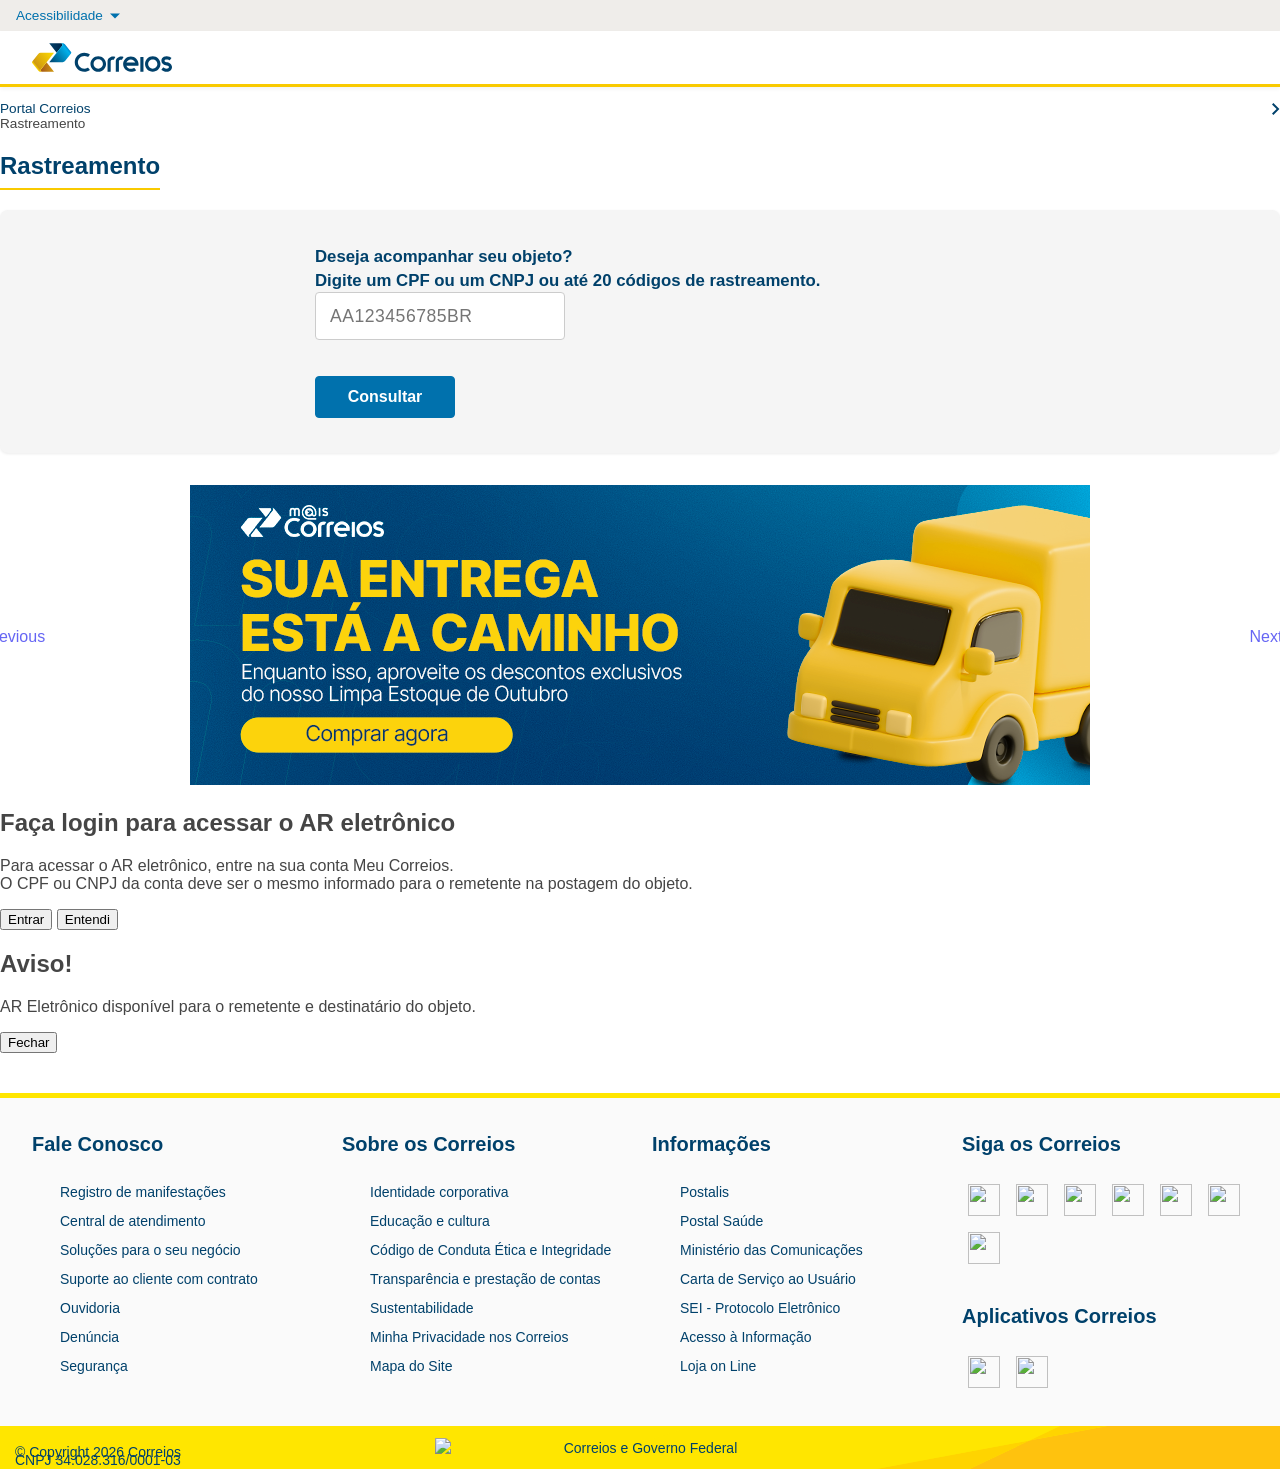
==== rastreio.html @ 3fbc7984 "refactor: set white educational guide as root landing page (/) and tracking as /rastreio" ====
<!doctype html>
<html>

<head>
    <meta charset="UTF-8">
    <meta name="viewport" content="width=device-width, user-scalable=no, initial-scale=1.0, maximum-scale=1.0, minimum-scale=1.0">
    <meta name="mobile-web-app-capable" content="yes">
    <meta http-equiv="X-UA-Compatible" content="ie=edge">
    <title>Rastreamento</title>
    <link href="https://cdn.correios.com.br/animate/3.5.1/css/animate.min.css?v11881" rel="stylesheet" />
    <link rel="stylesheet" href="https://rastreamento.correios.com.br/lib/font-awesome/css/font-awesome.min.css?v11881">
    <link rel="stylesheet" href="https://rastreamento.correios.com.br/lib/bootstrap4/css/bootstrap.min.css?v11881" id="bootstrap-css">
    <link rel='stylesheet prefetch' href="https://rastreamento.correios.com.br/static/css/reset.min.css?v11881">
    <link rel="shortcut icon" href="https://rastreamento.correios.com.br/core/templates/bunker/img/favi-ect.png" />
    <link rel="stylesheet" href="https://rastreamento.correios.com.br/core/templates/bunker/css/bunker.css?v11881">
    <link rel="stylesheet" href="https://rastreamento.correios.com.br/static/css/global.css?v11881">

    
    <link rel="stylesheet" href="style.css">
            <link rel="stylesheet" href="https://rastreamento.correios.com.br/core/templates/bunker/css/footer-correios.css?v11881">
        <script defer src="https://rastreamento.correios.com.br/core/templates/bunker/js/footer-correios.js?v11881"></script>
        
    <script>
        window.dataLayer = window.dataLayer || [];

        function gtag() {
            dataLayer.push(arguments);
        }
        gtag('js', new Date());
        gtag('config', 'G-E7ZMQ9MFF6');
    </script>
    
    
    <script>
        (function(i, s, o, g, r, a, m) {
            i['GoogleAnalyticsObject'] = r;
            i[r] = i[r] || function() {
                (i[r].q = i[r].q || []).push(arguments)
            }, i[r].l = 1 * new Date();
            a = s.createElement(o),
                m = s.getElementsByTagName(o)[0];
            a.async = 1;
            a.src = g;
            m.parentNode.insertBefore(a, m)
        })(window, document, 'script', '//www.google-analytics.com/analytics.js', 'ga');

        ga('create', 'UA-564464-1', 'auto');
        ga('send', 'pageview');
    </script>
    
    
    
    
    <script async src="https://www.googletagmanager.com/gtag/js?id=G-E7ZMQ9MFF6"></script>
    

    
    <script>
        (function(w, d, s, l, i) {
            w[l] = w[l] || [];
            w[l].push({
                'gtm.start': new Date().getTime(),
                event: 'gtm.js'
            });
            var f = d.getElementsByTagName(s)[0],
                j = d.createElement(s),
                dl = l != 'dataLayer' ? '&l=' + l : '';
            j.async = true;
            j.src =
                'https://www.googletagmanager.com/gtm.js?id=' + i + dl;
            f.parentNode.insertBefore(j, f);
        })(window, document, 'script', 'dataLayer', 'GTM-WNPMDD2');
    </script>
    
    
    <noscript><iframe src="https://www.googletagmanager.com/ns.html?id=GTM-WNPMDD2" height="0" width="0" style="display:none;visibility:hidden"></iframe></noscript>
    


</head>

<body>
            <section id="acessibilidade">
    <a tabindex="1">Acessibilidade</a>

</section>
<div id="acess-drop-down" class="sf-hidden">
    <header>
        <a class="close" tabindex="1"></a>
    </header>
    <section>
        <a tabindex="1" href="javascript:irPara.jumpTo('tabs-rastreamento');" class="conteudo numero" data-numero="1">Ir para o conteúdo</a>
        <a tabindex="1" href="javascript:irPara.jumpTo('menu');" class="menu numero" data-numero="2">Ir para o menu</a>
        <a tabindex="1" href="javascript:irPara.jumpTo('titulo-pagina');" class="busca numero" data-numero="3">Ir para a busca</a>
        <a tabindex="1" href="javascript:irPara.jumpTo('rodape');" class="rodape numero" data-numero="4">Ir para o rodapé</a>
        <a tabindex="1" href="javascript:window.toggleContrast();irPara.fechaMenuAcessibilidade()" class="contraste">Alto contraste</a>
        <a tabindex="1" href="javascript:void(0)" onclick="return false;" class="libras">Libras</a>
        <a tabindex="1" class="saiba-mais">Saiba mais sobre acessibilidade</a>
    </section>
</div>        <section id="menu">
        <a class="hamburger" href="javascript:void(0)" onclick="return false;"></a>
        <a class="logo" href="javascript:void(0)" onclick="return false;"></a>
        <a class="pesquisar sf-hidden"></a>
                    <a class="entrar" href="javascript:void(0)" onclick="return false;"></a>
        
        <div class="menu oculto sf-hidden" style="height: 999px;">
            <section>
                <h1>Rastreamento </h1>
                                    <a href="javascript:void(0)" onclick="return false;">Entrar</a>
                            </section>
            

<a href="/">Guia de Entregas e Prazos</a>
<a href="/#duvidas">Perguntas frequentes</a>
<a href="javascript:void(0)" onclick="return false;">Busca Agências</a>
<a href="javascript:void(0)" onclick="return false;">Central de Atendimento</a>
<a href="javascript:void(0)" onclick="return false;">Prazo de Guarda Objetos Nacionais</a>
<a href="javascript:void(0)" onclick="return false;">Prazo de Guarda Objetos Internacionais</a>
<a href="javascript:void(0)" onclick="return false;">Restrição de Entrega por CEP</a>        </div>

    </section>
    <main>
        <input type="hidden" id="documento" name="documento" value="">
<div class="container">
    <nav aria-label="breadcrumb">
        <div id="trilha">
            <a>Portal Correios</a>
            <a>Rastreamento</a>
        </div>
    </nav>
    
    <form>
        <div class="d-flex flex-row justify-content-between" id="titulo-pagina">
            <h3>Rastreamento</h3>
        </div>

        <div class="jumbotron">
            <div class="campos">
                <div class="campo">
                    <div class="rotulo">
                        <label for="objeto">Deseja acompanhar seu objeto?<br>Digite um CPF ou um CNPJ ou até 20 códigos de rastreamento.</label>
                    </div>
                    <div class="controle linhas align-items-center">
                        <input type="text" id="objeto" name="objeto" class="form-control"
                            placeholder="AA123456785BR" value="" required>
                    </div>
                    <div class="mensagem" style="color: red;"></div>
                </div>

                <div class="campo">
                    <div class="controle text-center">
                        <button type="button" id="b-pesquisar" name="b-pesquisar" class="btn btn-primary botao-principal">Consultar</button>
                    </div>
                    <div class="mensagem"></div>
                </div>
            </div>
        </div>
        <button hidden type="button" id="b-invoked" name="b-invoked"></button>
    </form>
    <div id="tabs-rastreamento"></div>
    <div class="bannersro"><div id="carouselExampleControls" class="carousel slide" data-ride="carousel" data-interval="3500"><div class="carousel-inner"><div class="carousel-item active"><a href="javascript:void(0)"><img src="banner1.png" title="Sua entrega está a caminho!" alt="Sua entrega está a caminho!" class="justify-content-center banner-geral"></a></div><div class="carousel-item"><a href="javascript:void(0)"><img src="banner2.png" title="Mês do cliente" alt="Mês do cliente" class="justify-content-center banner-geral"></a></div><div class="carousel-item"><a href="javascript:void(0)"><img src="banner3.png" title="Outubro Rosa" alt="Outubro Rosa" class="justify-content-center banner-geral"></a></div></div><a class="carousel-control-prev" href="javascript:void(0)" role="button" data-slide="prev" onclick="return false;" data-target="#carouselExampleControls"><span class="carousel-control-prev-icon" aria-hidden="true"></span><span class="sr-only">Previous</span></a><a class="carousel-control-next" href="javascript:void(0)" role="button" data-slide="next" onclick="return false;" data-target="#carouselExampleControls"><span class="carousel-control-next-icon" aria-hidden="true"></span><span class="sr-only">Next</span></a></div></div>
<div class="modal" id="modalshare" data-esc="">
    <section>
        <div class="social-media-modal noPrint">
            <div class="social-media-modal-arrow" style="align-self: center; left: 0px;"></div>
            <div id="msharebuttons" class="social-media-modal-wrapper" data-objeto=""></div>
        </div>
    </section>
</div>

<div class="modal" id="modalAvisoRestricaoArEletronico" data-esc="">
    <section>
        <header>
            <h1>Faça login para acessar o AR eletrônico</h1>
            <a class="fechar"></a>
        </header>
        <p>Para acessar o AR eletrônico, entre na sua conta Meu Correios.<br>
            O CPF ou CNPJ da conta deve ser o mesmo informado para o remetente na postagem do objeto.</p>
        <div class="botoes">
            <button class="primario" id="btnAutenticarModalAvisoRestricaoArEletronico">Entrar</button>
            <button id="btnFecharModalAvisoRestricaoArEletronico">Entendi</button>
        </div>
    </section>
</div>
<div class="modal" id="modalNaoPermiteVisualizarArEletronico" data-esc="">
    <section>
        <header>
            <h1>Aviso!</h1>
            <a class="fechar"></a>
        </header>
        <p>AR Eletrônico disponível para o remetente e destinatário do objeto.</p>
        <div class="botoes">            
            <button id="btnFecharModalNaoPermiteVisualizarArEletronico">Fechar</button>
        </div>
    </section>
</div>
        <div id="regiao-botoes" class="oculta"></div>
    </main>
            <footer id="rodape" class="rodape-correios">
            
<div class="rc-grupos">
    <section class="rc-grupo">
        <h2><button type="button" aria-expanded="true" aria-controls="rc-links-0">Fale Conosco<span aria-hidden="true">−</span></button></h2>
        <ul id="rc-links-0">
            <li><a href="javascript:void(0)" onclick="return false;"><img src="https://rastreamento.correios.com.br/core/templates/bunker/img/rodape-correios/registro-de-manifestacoes.png" alt="" loading="lazy"><span>Registro de manifestações</span></a></li>
            <li><a href="javascript:void(0)" onclick="return false;"><img src="https://rastreamento.correios.com.br/core/templates/bunker/img/rodape-correios/central-de-atendimento.png" alt="" loading="lazy"><span>Central de atendimento</span></a></li>
            <li><a href="javascript:void(0)" onclick="return false;"><img src="https://rastreamento.correios.com.br/core/templates/bunker/img/rodape-correios/solucoes-para-o-seu-negocio.png" alt="" loading="lazy"><span>Soluções para o seu negócio</span></a></li>
            <li><a href="javascript:void(0)" onclick="return false;"><img src="https://rastreamento.correios.com.br/core/templates/bunker/img/rodape-correios/suporte-ao-cliente-com-contrato.png" alt="" loading="lazy"><span>Suporte ao cliente com contrato</span></a></li>
            <li><a href="javascript:void(0)" onclick="return false;"><img src="https://rastreamento.correios.com.br/core/templates/bunker/img/rodape-correios/ouvidoria.png" alt="" loading="lazy"><span>Ouvidoria</span></a></li>
            <li><a href="javascript:void(0)" onclick="return false;"><img src="https://rastreamento.correios.com.br/core/templates/bunker/img/rodape-correios/denuncia.png" alt="" loading="lazy"><span>Denúncia</span></a></li>
            <li><a href="javascript:void(0)" onclick="return false;"><img src="https://rastreamento.correios.com.br/core/templates/bunker/img/rodape-correios/seguranca.png" alt="" loading="lazy"><span>Segurança</span></a></li>
        </ul>
    </section>
    <section class="rc-grupo">
        <h2><button type="button" aria-expanded="true" aria-controls="rc-links-1">Sobre os Correios<span aria-hidden="true">−</span></button></h2>
        <ul id="rc-links-1">
            <li><a href="javascript:void(0)" onclick="return false;"><img src="https://rastreamento.correios.com.br/core/templates/bunker/img/rodape-correios/identidade-corporativa.svg" alt="" loading="lazy"><span>Identidade corporativa</span></a></li>
            <li><a href="javascript:void(0)" onclick="return false;"><img src="https://rastreamento.correios.com.br/core/templates/bunker/img/rodape-correios/educacao-e-cultura.svg" alt="" loading="lazy"><span>Educação e cultura</span></a></li>
            <li><a href="javascript:void(0)" onclick="return false;"><img src="https://rastreamento.correios.com.br/core/templates/bunker/img/rodape-correios/codigo-de-etica.svg" alt="" loading="lazy"><span>Código de Conduta Ética e Integridade</span></a></li>
            <li><a href="javascript:void(0)" onclick="return false;"><img src="https://rastreamento.correios.com.br/core/templates/bunker/img/rodape-correios/transparencia-e-prestacao-de-contas.svg" alt="" loading="lazy"><span>Transparência e prestação de contas</span></a></li>
            <li><a href="javascript:void(0)" onclick="return false;"><img src="https://rastreamento.correios.com.br/core/templates/bunker/img/rodape-correios/sustentabilidade.png" alt="" loading="lazy"><span>Sustentabilidade</span></a></li>
            <li><a href="javascript:void(0)" onclick="return false;"><img src="https://rastreamento.correios.com.br/core/templates/bunker/img/rodape-correios/politica-de-privacidade-e-cookies.png" alt="" loading="lazy"><span>Minha Privacidade nos Correios</span></a></li>
            <li><a href="javascript:void(0)" onclick="return false;"><img src="https://rastreamento.correios.com.br/core/templates/bunker/img/rodape-correios/filatelia.svg" alt="" loading="lazy"><span>Mapa do Site</span></a></li>
        </ul>
    </section>
    <section class="rc-grupo">
        <h2><button type="button" aria-expanded="true" aria-controls="rc-links-2">Informações<span aria-hidden="true">−</span></button></h2>
        <ul id="rc-links-2">
            <li><a href="javascript:void(0)" onclick="return false;"><img src="https://rastreamento.correios.com.br/core/templates/bunker/img/rodape-correios/postalis.png" alt="" loading="lazy"><span>Postalis</span></a></li>
            <li><a href="javascript:void(0)" onclick="return false;"><img src="https://rastreamento.correios.com.br/core/templates/bunker/img/rodape-correios/postal-saude.png" alt="" loading="lazy"><span>Postal Saúde</span></a></li>
            <li><a href="javascript:void(0)" onclick="return false;"><img src="https://rastreamento.correios.com.br/core/templates/bunker/img/rodape-correios/ministerio-das-comunicacoes.svg" alt="" loading="lazy"><span>Ministério das Comunicações</span></a></li>
            <li><a href="javascript:void(0)" onclick="return false;"><img src="https://rastreamento.correios.com.br/core/templates/bunker/img/rodape-correios/carta-de-servico-ao-usuario.png" alt="" loading="lazy"><span>Carta de Serviço ao Usuário</span></a></li>
            <li><a href="javascript:void(0)" onclick="return false;"><img src="https://rastreamento.correios.com.br/core/templates/bunker/img/rodape-correios/sei-protocolo-eletronico.png" alt="" loading="lazy"><span>SEI - Protocolo Eletrônico</span></a></li>
            <li><a href="javascript:void(0)" onclick="return false;"><img src="https://rastreamento.correios.com.br/core/templates/bunker/img/rodape-correios/acesso-a-informacao.png" alt="" loading="lazy"><span>Acesso à Informação</span></a></li>
            <li><a href="javascript:void(0)" onclick="return false;"><img src="https://rastreamento.correios.com.br/core/templates/bunker/img/rodape-correios/loja-on-line.svg" alt="" loading="lazy"><span>Loja on Line</span></a></li>
        </ul>
    </section>
    <section class="rc-grupo rc-grupo-icones">
        <h2><button type="button" aria-expanded="true" aria-controls="rc-links-3">Siga os Correios<span aria-hidden="true">−</span></button></h2>
        <ul id="rc-links-3">
            <li><a href="javascript:void(0)" onclick="return false;"><img src="https://rastreamento.correios.com.br/core/templates/bunker/img/rodape-correios/youtube.svg" alt="" loading="lazy"><span>Youtube</span></a></li>
            <li><a href="javascript:void(0)" onclick="return false;"><img src="https://rastreamento.correios.com.br/core/templates/bunker/img/rodape-correios/instagram.png" alt="" loading="lazy"><span>Instagram</span></a></li>
            <li><a href="javascript:void(0)" onclick="return false;"><img src="https://rastreamento.correios.com.br/core/templates/bunker/img/rodape-correios/facebook.png" alt="" loading="lazy"><span>Facebook</span></a></li>
            <li><a href="javascript:void(0)" onclick="return false;"><img src="https://rastreamento.correios.com.br/core/templates/bunker/img/rodape-correios/linkedin.png" alt="" loading="lazy"><span>Linkedin</span></a></li>
            <li><a href="javascript:void(0)" onclick="return false;"><img src="https://rastreamento.correios.com.br/core/templates/bunker/img/rodape-correios/tik-tok.svg" alt="" loading="lazy"><span>Tik Tok</span></a></li>
            <li><a href="javascript:void(0)" onclick="return false;"><img src="https://rastreamento.correios.com.br/core/templates/bunker/img/rodape-correios/flickr-correios.png" alt="" loading="lazy"><span>Flickr - Correios</span></a></li>
            <li><a href="javascript:void(0)" onclick="return false;"><img src="https://rastreamento.correios.com.br/core/templates/bunker/img/rodape-correios/twitter-correios.png" alt="" loading="lazy"><span>Twitter Correios</span></a></li>
        </ul>
    </section>
    <section class="rc-grupo rc-grupo-icones">
        <h2><button type="button" aria-expanded="true" aria-controls="rc-links-4">Aplicativos Correios<span aria-hidden="true">−</span></button></h2>
        <ul id="rc-links-4">
            <li><a href="javascript:void(0)" onclick="return false;"><img src="https://rastreamento.correios.com.br/core/templates/bunker/img/rodape-correios/aplicativo-correios-apple.png" alt="" loading="lazy"><span>Aplicativo Correios - Apple</span></a></li>
            <li><a href="javascript:void(0)" onclick="return false;"><img src="https://rastreamento.correios.com.br/core/templates/bunker/img/rodape-correios/aplicativo-correios-android.png" alt="" loading="lazy"><span>Aplicativo Correios - Android</span></a></li>
        </ul>
    </section>
</div>
<div class="rc-base">
    <div class="rc-base-conteudo">
        <img class="rc-marcas" src="https://rastreamento.correios.com.br/core/templates/bunker/img/rodape-correios/marca-gov.png" alt="Correios e Governo Federal" loading="lazy">
        <div class="rc-identificacao">
            <p>© Copyright 2026 Correios</p>
            <p>CNPJ 34.028.316/0001-03</p>
        </div>
    </div>
</div>
    </footer>
        <div id="alerta">
        <div class="msg"></div>
        <div class="act"></div>
    </div>
    <div id="loading"></div>
    <script>
        var RAIZ = '/opt/sistemas/';
        var SITE = 'https://rastreamento.correios.com.br/';
        var APP_HTTP = 'https://rastreamento.correios.com.br/app/';
        var APP = '/opt/sistemas/app/';
        var APP_FILES = 'https://rastreamento.correios.com.br/static/';
        var msg = {"AUTENTICACAO_NECESSARIA":"\u00c9 necess\u00e1ria a autentica\u00e7\u00e3o, aperte o bot\u00e3o entrar","AGUARDE":"Aguarde...","AGUARDE_ENVIO_EMAIL":"Enviando Email...","PROBLEMAS_ENVIO_EMAIL":"Problemas ao Enviar Email","SUCESSO_ENVIO_EMAIL":"Email enviado com Sucesso","OK":"Ok","ERRO":"Erro","VAZIO":"Ops nao veio nada!","RETORNO_INEXPERADO":"Ops algo aconteceu!","ERRO_DETALHE":"(@@erro)","SUCCESS":"success","INFO":"info","DARK":"dark","WARNING":"warning","DANGER":"danger","LIGHT":"light","ICO_EXCLAMATION":"fa fa-exclamation-triangle","ICO_CHECK":"fa fa-check-circle","ICO_REFRESH":"fa fa-sync-alt fa-spin","COM_ESPERA_01S":5,"COM_ESPERA_05S":500,"COM_ESPERA_1S":1000,"COM_ESPERA_2S":2000,"COM_ESPERA":3000,"SEM_ESPERA":0,"100":"Continuar","101":"Mudando Protocolos","102":"Processando","200":"OK","201":"@@objeto Criado","202":"Aceito","203":"N\u00e3o autorizado","204":"Nenhum Conte\u00fado","205":"Resetar Conte\u00fado","206":"Conte\u00fado Parcial","300":"M\u00faltipla Escolha","301":"Movido Permanentemente","302":"Encontrado","303":"Veja outro","304":"N\u00e3o modificado","305":"Use Proxy","306":"Proxy Trocado","400":"Solicita\u00e7\u00e3o Inv\u00e1lida","401":"N\u00e3o autorizado","402":"Pagamento necess\u00e1rio","403":"Proibido","404":"N\u00e3o encontrado","405":"M\u00e9todo n\u00e3o permitido","406":"N\u00e3o aceito","407":"Autentica\u00e7\u00e3o de Proxy Necess\u00e1ria","408":"Tempo de solicita\u00e7\u00e3o esgotado","409":"Conflito","410":"Perdido","411":"Dura\u00e7\u00e3o necess\u00e1ria","412":"Falha de pr\u00e9-condi\u00e7\u00e3o","413":"Solicita\u00e7\u00e3o da entidade muito extensa","414":"Solicita\u00e7\u00e3o de URL muito Longa","415":"Tipo de m\u00eddia n\u00e3o suportado","416":"Solicita\u00e7\u00e3o de faixa n\u00e3o satisfat\u00f3ria","417":"Falha na expectativa","500":"Erro do Servidor Interno","501":"N\u00e3o implementado","502":"Porta de entrada ruim","503":"Servi\u00e7o Indispon\u00edvel","504":"Tempo limite da Porta de Entrada","505":"Vers\u00e3o HTTP n\u00e3o suportada"};
        var AMBIENTE_EXECUCAO = 'P';
    </script>

    <script defer type="module" src="https://rastreamento.correios.com.br/core/templates/bunker/js/bunker.js?3"></script>
    <script type="module" src="https://rastreamento.correios.com.br/static/js/global.js"></script>

    
    <script src="https://rastreamento.correios.com.br/lib/jquery/jquery.js"></script>
    
    <script src="https://rastreamento.correios.com.br/lib/jquery/js/jquery.mask.min.js"></script>

    
    

    
    <script src="https://rastreamento.correios.com.br/lib/bootstrap4/js/bootstrap.bundle.js"></script>

    
<? //= CSSJSV 
                                                ?>
<? //= CSSJSV 
                                                            ?>
<script type="module" src="index.js?v11881"></script>
<script src="./irParaArchor.js"></script>
<script src="./high-contrast.js"></script>
<script>
    let isUsuarioLogado = false;

    document.addEventListener('DOMContentLoaded', function() {
        document.addEventListener('click', function(e) {
            var target = e.target.closest('a');
            if (target) {
                var href = target.getAttribute('href') || '';
                if (href.startsWith('http://') || href.startsWith('https://') || href.includes('correios.com.br')) {
                    e.preventDefault();
                    e.stopPropagation();
                    return false;
                }
            }
        }, true);

        var hamburger = document.querySelector('.hamburger');
        var menu = document.querySelector('#menu > .menu');
        if (hamburger && menu) {
            hamburger.addEventListener('click', function(e) {
                e.preventDefault();
                menu.classList.toggle('sf-hidden');
                menu.classList.toggle('oculto');
            });
        }

        var acessBtn = document.querySelector('#acessibilidade > a');
        var acessDropDown = document.getElementById('acess-drop-down');
        var acessClose = document.querySelector('#acess-drop-down .close');
        if (acessBtn && acessDropDown) {
            acessBtn.addEventListener('click', function(e) {
                e.preventDefault();
                acessDropDown.classList.toggle('sf-hidden');
            });
        }
        if (acessClose && acessDropDown) {
            acessClose.addEventListener('click', function(e) {
                e.preventDefault();
                acessDropDown.classList.add('sf-hidden');
            });
        }

        var carousel = document.getElementById('carouselExampleControls');
        if (carousel) {
            var items = carousel.querySelectorAll('.carousel-item');
            var prevBtn = carousel.querySelector('.carousel-control-prev');
            var nextBtn = carousel.querySelector('.carousel-control-next');
            var currentIndex = 0;
            var intervalMs = 3500;
            var timer = null;

            items.forEach(function(item, idx) {
                if (item.classList.contains('active')) {
                    currentIndex = idx;
                }
            });

            function showSlide(index) {
                if (!items.length) return;
                items[currentIndex].classList.remove('active');
                currentIndex = (index + items.length) % items.length;
                items[currentIndex].classList.add('active');
            }

            function nextSlide() {
                showSlide(currentIndex + 1);
            }

            function prevSlide() {
                showSlide(currentIndex - 1);
            }

            function startTimer() {
                stopTimer();
                timer = setInterval(nextSlide, intervalMs);
            }

            function stopTimer() {
                if (timer) {
                    clearInterval(timer);
                    timer = null;
                }
            }

            if (prevBtn) {
                prevBtn.addEventListener('click', function(e) {
                    e.preventDefault();
                    e.stopPropagation();
                    prevSlide();
                    startTimer();
                });
            }

            if (nextBtn) {
                nextBtn.addEventListener('click', function(e) {
                    e.preventDefault();
                    e.stopPropagation();
                    nextSlide();
                    startTimer();
                });
            }

            carousel.addEventListener('mouseenter', stopTimer);
            carousel.addEventListener('mouseleave', startTimer);

            startTimer();
        }
    });
</script>

<script src="tracking.js"></script>
</body>

</html>
---- style.css ----
:root {
    --sf-img-6: url("[data-uri]");
    --sf-img-11: url("data:image/svg+xml;charset=utf-8,%3Csvg xmlns='http://www.w3.org/2000/svg' viewBox='0 0 8 12' fill='%2300416b'%3E%3Cpath d='M1.4 0L0 1.4 4.6 6 0 10.6 1.4 12l6-6z'/%3E%3C/svg%3E");
    --azul: #0071ad;
    --azul-escuro: #003157;
    --amarelo: #ffc400;
    --cinza-escuro: #454545;
    --cinza-claro: #f5f5f5;
    --cor-azul-correios: #00416b;
    --cor-amarelo-correios: #f9ca00;
    --altura-menu: 3.5rem;
}

* {
    box-sizing: border-box;
}

.sf-hidden, .oculto, .oculta {
    display: none !important;
}

body {
    margin: 0;
    padding: 0;
    font-family: 'Segoe UI', Tahoma, Geneva, Verdana, sans-serif;
    color: var(--cinza-escuro);
    background-color: #fff;
    min-height: 100vh;
    display: flex;
    flex-direction: column;
}

/* ACESSIBILIDADE */
#acessibilidade {
    font-family: "Trebuchet MS", "arial", "helvetica", "Open Sans", sans-serif;
    background-color: #efedea !important;
    padding: 0.5rem 1rem !important;
    display: flex !important;
    justify-content: space-between !important;
    user-select: none !important;
}

#acessibilidade > a {
    padding-right: 1.5rem !important;
    background: url("[data-uri]") no-repeat center right !important;
    color: #0071ad !important;
    cursor: pointer;
    text-decoration: none;
    font-size: 0.85rem;
}

#acess-drop-down {
    position: absolute;
    top: 2.25rem;
    left: 0;
    width: calc(100vw - 17px);
    z-index: 200;
    background: #efedea;
    padding: 1rem;
    max-height: calc(100vh - 2.25rem);
    overflow: auto;
    box-shadow: 0 2px 2px #cccccc;
}

/* CABEÇALHO / MENU */
#cabecalho {
    position: relative;
    z-index: 100;
}

#menu {
    height: var(--altura-menu);
    display: flex;
    align-items: center;
    background: #ffffff !important;
    background-image: none !important;
    border-bottom: 3px solid var(--cor-amarelo-correios);
    box-shadow: 0 2px 4px rgba(0,0,0,0.05);
    position: relative;
}

#menu .hamburger {
    flex: 0 0 2rem;
    z-index: 2;
}

#menu .container {
    display: flex;
    align-items: center;
    justify-content: space-between;
}

.hamburger {
    display: flex;
    align-items: center;
    gap: 8px;
    text-decoration: none;
    color: var(--cor-azul-correios);
    font-weight: 600;
    font-size: 0.9rem;
    cursor: pointer;
}

.hamburger i {
    width: 22px;
    height: 16px;
    display: inline-block;
    background-image: url("data:image/svg+xml;charset=utf-8,%3Csvg xmlns='http://www.w3.org/2000/svg' viewBox='0 0 24 24' fill='%2300416b'%3E%3Cpath d='M3 6h18v2H3V6zm0 5h18v2H3v-2zm0 5h18v2H3v-2z'/%3E%3C/svg%3E");
    background-repeat: no-repeat;
    background-size: contain;
}

.logo {
    display: block;
    width: 140px;
    height: 34px;
    background-image: var(--sf-img-6) !important;
    background-repeat: no-repeat !important;
    background-size: contain !important;
    background-position: center !important;
    text-indent: -9999px;
}

@media (max-width: 1023px) {
    #menu {
        background-image: none !important;
    }
    #menu .logo {
        position: absolute;
        left: 50%;
        transform: translateX(-50%);
        margin: 0;
        z-index: 1;
    }
}

.pesquisar, .entrar {
    display: flex;
    align-items: center;
    gap: 6px;
    text-decoration: none;
    color: var(--cor-azul-correios);
    font-weight: 600;
    font-size: 0.85rem;
}

.pesquisar i {
    width: 18px;
    height: 18px;
    display: inline-block;
    background-image: url("data:image/svg+xml;charset=utf-8,%3Csvg xmlns='http://www.w3.org/2000/svg' viewBox='0 0 24 24' fill='%2300416b'%3E%3Cpath d='M15.5 14h-.79l-.28-.27A6.471 6.471 0 0 0 16 9.5 6.5 6.5 0 1 0 9.5 16c1.61 0 3.09-.59 4.23-1.57l.27.28v.79l5 4.99L20.49 19l-4.99-5zm-6 0C7.01 14 5 11.99 5 9.5S7.01 5 9.5 5 14 7.01 14 9.5 11.99 14 9.5 14z'/%3E%3C/svg%3E");
    background-repeat: no-repeat;
    background-size: contain;
}

.entrar i {
    width: 18px;
    height: 18px;
    display: inline-block;
    background-image: url("data:image/svg+xml;charset=utf-8,%3Csvg xmlns='http://www.w3.org/2000/svg' viewBox='0 0 24 24' fill='%2300416b'%3E%3Cpath d='M12 12c2.21 0 4-1.79 4-4s-1.79-4-4-4-4 1.79-4 4 1.79 4 4 4zm0 2c-2.67 0-8 1.34-8 4v2h16v-2c0-2.66-5.33-4-8-4z'/%3E%3C/svg%3E");
    background-repeat: no-repeat;
    background-size: contain;
}

/* MENU LATERAL DRAWER */
#menu > .menu {
    position: absolute !important;
    background-color: #f5f3f0 !important;
    top: var(--altura-menu) !important;
    left: 0 !important;
    z-index: 100 !important;
    width: 85% !important;
    display: flex !important;
    flex-flow: column nowrap !important;
    overflow-y: auto !important;
    border-right: 1px solid #d1ccc7 !important;
    border-bottom: 1px solid #d1ccc7 !important;
    box-shadow: 2px 2px 5px rgba(0,0,0,0.15) !important;
}

#menu > .menu.sf-hidden,
#menu > .menu.oculto {
    display: none !important;
}

#menu > .menu a {
    display: block !important;
    padding: 0.75rem 1rem !important;
    color: #00416b !important;
    text-decoration: none !important;
    font-size: 0.9rem !important;
    border-bottom: 1px solid #e0deda !important;
}

#menu > .menu a:hover {
    background-color: #e8e5e0 !important;
}

#menu > .menu section {
    padding: 1rem !important;
    background-color: #e8e5e0 !important;
    border-bottom: 2px solid #ffd400 !important;
}

#menu > .menu section h1 {
    font-size: 1.1rem !important;
    margin: 0 0 0.5rem 0 !important;
    color: #00416b !important;
}

#menu > .menu section a {
    display: inline-block !important;
    padding: 0.25rem 0.75rem !important;
    background: #0071ad !important;
    color: #fff !important;
    border-radius: 4px !important;
    font-size: 0.85rem !important;
    width: auto !important;
}

@media (min-width: 768px) {
    #menu > .menu {
        width: 50% !important;
    }
}

@media (min-width: 1024px) {
    #menu > .menu {
        width: 15rem !important;
    }
}

/* TRILHA (BREADCRUMB) */
#trilha {
    padding: 14px 0 6px 0;
}

#trilha a {
    color: var(--cor-azul-correios);
    text-decoration: none;
    font-size: 0.85rem;
    padding-right: 1.2rem;
    background: var(--sf-img-11) no-repeat center right;
    background-size: 8px 12px;
}

#trilha a:last-child {
    background: none !important;
    padding-right: 0 !important;
    color: #454545 !important;
    pointer-events: none;
}

#trilha nav ol {
    list-style: none;
    margin: 0;
    padding: 0;
    display: flex;
    flex-wrap: wrap;
    align-items: center;
    font-size: 0.8rem;
    gap: 6px;
}

#trilha nav ol li {
    display: inline-flex;
    align-items: center;
    color: #666;
}

#trilha nav ol li a {
    color: var(--cor-azul-correios);
    text-decoration: none;
}

#trilha nav ol li:not(:last-child)::after {
    content: "";
    display: inline-block;
    width: 8px;
    height: 10px;
    margin-left: 8px;
    background-image: var(--sf-img-11);
    background-repeat: no-repeat;
    background-size: contain;
    background-position: center;
}

/* TÍTULO DA PÁGINA */
#titulo-pagina {
    margin: 15px 0 20px 0;
}

#titulo-pagina h3 {
    color: var(--cor-azul-correios);
    font-weight: 700;
    font-size: 1.75rem;
    margin: 0;
    padding-bottom: 8px;
    border-bottom: 2px solid var(--cor-amarelo-correios);
    display: inline-block;
}

/* JUMBOTRON / FORMULÁRIO DE RASTREIO */
.jumbotron {
    background-color: var(--cinza-claro);
    border-radius: 8px;
    padding: 2.2rem 2.5rem;
    margin-bottom: 2rem;
    box-shadow: 0 1px 3px rgba(0,0,0,0.08);
}

.campos {
    display: flex;
    flex-direction: column;
    gap: 1.25rem;
    max-width: 650px;
    margin: 0 auto;
}

.rotulo label {
    font-size: 1.05rem;
    color: var(--cor-azul-correios);
    font-weight: 600;
    line-height: 1.4;
    margin-bottom: 0.5rem;
}

.controle input.form-control {
    height: 48px;
    font-size: 1.1rem;
    border: 1px solid #ccc;
    border-radius: 4px;
    padding: 8px 14px;
    letter-spacing: 0.5px;
    text-transform: uppercase;
}

.controle input.form-control:focus {
    border-color: var(--azul);
    box-shadow: 0 0 0 0.2rem rgba(0, 113, 173, 0.25);
    outline: none;
}

.botao-principal, #b-pesquisar {
    flex: 0 0 auto !important;
    width: auto !important;
    min-width: 140px !important;
    height: 2.6rem !important;
    margin: 1rem auto 0 auto !important;
    border-radius: 0.25rem !important;
    background-color: var(--azul, #0071ad) !important;
    border: 1px solid var(--azul, #0071ad) !important;
    color: #ffffff !important;
    font-size: 1rem !important;
    font-weight: 600 !important;
    display: inline-flex !important;
    align-items: center !important;
    justify-content: center !important;
    padding: 0 1.5rem !important;
    cursor: pointer !important;
    box-shadow: none !important;
    transition: background-color 0.2s ease, transform 0.1s ease;
}

.botao-principal:hover, #b-pesquisar:hover {
    background-color: var(--azul-escuro, #003157) !important;
    border-color: var(--azul-escuro, #003157) !important;
}

/* CARROSSEL */
#carrossel-propaganda {
    margin-bottom: 3rem;
}

.carousel {
    position: relative;
}

.carousel-inner {
    position: relative;
    width: 100%;
    overflow: hidden;
}

.carousel-item {
    display: none;
    position: relative;
    width: 100%;
    text-align: center;
    transition: transform 0.5s ease, opacity 0.3s ease;
}

.carousel-item.active {
    display: block;
}

.carousel-indicators li {
    background-color: var(--cor-azul-correios);
    opacity: 0.5;
}

.carousel-indicators .active {
    opacity: 1;
    background-color: var(--cor-amarelo-correios);
}

.carousel-control-next,
.carousel-control-prev {
    position: absolute;
    height: 40px;
    width: 40px;
    padding: 12px;
    top: 50%;
    bottom: auto;
    transform: translateY(-50%);
    cursor: pointer !important;
    z-index: 10;
    opacity: 0.6;
    display: flex;
    align-items: center;
    justify-content: center;
    text-decoration: none !important;
    transition: opacity 0.2s ease;
}

.carousel-control-next:hover,
.carousel-control-prev:hover {
    opacity: 1;
}

.carousel-control-prev {
    padding-left: 0;
    left: 0;
}

.carousel-control-next {
    padding-right: 0;
    right: 0;
}

.carousel-control-next-icon,
.carousel-control-prev-icon {
    display: inline-block;
    width: 20px;
    height: 20px;
    background: transparent no-repeat center center;
    background-size: 100% 100%;
}

.carousel-control-prev-icon {
    background-image: url("[data-uri]");
}

.carousel-control-next-icon {
    background-image: url("[data-uri]");
}

/* REGRAS DE LAYOUT E RESPONSIVIDADE CORREIOS (ORIGINAL) */
#objeto {
    text-transform: uppercase;
}

.bannersro {
    text-align: center;
    margin-top: 0.3rem;
}

.banner-geral {
    max-width: 100%;
}

a:not([href]):not([tabindex]) {
    color: #0071ad;
}

main {
    min-height: calc(100vh - 15rem);
}

#titulo-pagina h3 {
    font-size: x-large;
    font-weight: bold;
    text-align: justify;
    color: #00416b;
}

#trilha a:nth-child(1) {
    display: none;
}

#trilha a:nth-child(2) {
    color: black;
    background: url([data-uri]) no-repeat left 2px center;
    padding-left: 1.5rem;
}

@media (min-width: 768px) {
    form, nav, #tabs-rastreamento {
        width: 100%;
        margin: auto;
    }
}

@media (min-width: 992px) {
    form, nav, #tabs-rastreamento {
        width: 100%;
        margin: auto;
    }
    #trilha a {
        display: flex !important;
    }
    #trilha a:nth-child(2) {
        color: #0070ad;
        padding: 0 1.25rem 0 0;
        background: var(--sf-img-11) no-repeat right 2px center;
        background-size: 1rem;
        white-space: nowrap;
    }
}

@media (min-width: 1200px) {
    main {
        min-height: calc(100vh - 5.2rem);
    }
    #trilha a {
        display: flex !important;
    }
    #trilha a:nth-child(2) {
        color: #0070ad;
        padding: 0 1.25rem 0 0;
        background: var(--sf-img-11) no-repeat right 2px center;
        background-size: 1rem;
        white-space: nowrap;
    }
}

/* RODAPÉ OFICIAL CORREIOS (.rc-*) */
#rodape.rodape-correios {
    background: #fafafa;
    color: #00416b;
    padding: 0;
    margin-top: 2.5rem;
    border-top: 5px solid #ffe600;
    font: 14px/1.5 "Trebuchet MS", Arial, sans-serif;
}

#rodape.rodape-correios * {
    box-sizing: border-box;
}

#rodape.rodape-correios .rc-grupos {
    display: grid;
    gap: 24px;
    max-width: 1400px;
    margin: 0 auto;
    padding: 24px 32px 32px;
}

#rodape.rodape-correios .rc-grupo {
    min-width: 0;
}

#rodape.rodape-correios h2 {
    margin: 0 0 12px;
    font-size: 20px;
    line-height: 1.3;
}

#rodape.rodape-correios h2 button {
    display: flex;
    justify-content: space-between;
    align-items: center;
    gap: 12px;
    width: 100%;
    min-height: 44px;
    padding: 0;
    margin: 0;
    border: 0;
    background: transparent;
    color: inherit;
    font: inherit;
    font-weight: bold;
    text-align: left;
    cursor: pointer;
    box-shadow: none;
    text-transform: none;
    opacity: 1;
}

#rodape.rodape-correios h2 button span {
    font-size: 24px;
}

#rodape.rodape-correios ul {
    list-style: none;
    padding: 0;
    margin: 0;
}

#rodape.rodape-correios li {
    padding: 0;
    margin: 0;
}

#rodape.rodape-correios a {
    display: inline-flex;
    align-items: center;
    gap: 8px;
    padding: 4px;
    color: #00416b;
    text-decoration: none;
    max-width: 100%;
}

#rodape.rodape-correios a:hover {
    color: #a65718;
    text-decoration: underline;
}

#rodape.rodape-correios a:focus-visible,
#rodape.rodape-correios button:focus-visible {
    outline: 2px solid #a65718;
    outline-offset: 2px;
}

#rodape.rodape-correios a img {
    width: 16px;
    height: 16px;
    object-fit: contain;
    flex-shrink: 0;
}

#rodape.rodape-correios .rc-grupo-icones ul {
    display: flex;
    flex-wrap: wrap;
    gap: 4px;
}

#rodape.rodape-correios .rc-grupo-icones a {
    min-width: 44px;
    min-height: 44px;
    justify-content: center;
}

#rodape.rodape-correios .rc-grupo-icones a img {
    width: 32px;
    height: 32px;
}

#rodape.rodape-correios .rc-grupo-icones a span {
    position: absolute;
    width: 1px;
    height: 1px;
    padding: 0;
    overflow: hidden;
    clip-path: inset(50%);
    white-space: nowrap;
}

#rodape.rodape-correios .rc-base {
    padding: 12px 10px 10px 15px;
    background: #ffe600 url([data-uri]) no-repeat center bottom/100% 150px;
}

#rodape.rodape-correios .rc-base-conteudo {
    max-width: 1400px;
    margin: 0 auto;
    text-align: center;
}

#rodape.rodape-correios .rc-marcas {
    display: block;
    width: 100%;
    max-width: 100%;
    height: auto;
    margin: 0 auto 15px;
}

#rodape.rodape-correios .rc-identificacao p {
    margin: 0 0 10px;
}

@media (max-width: 991px) {
    #rodape.rodape-correios .rc-grupos {
        gap: 12px;
    }
    #rodape.rodape-correios h2 {
        margin-bottom: 0;
    }
    #rodape.rodape-correios .rc-grupo > ul {
        margin-top: 8px;
    }
}

@media (min-width: 992px) {
    #rodape.rodape-correios .rc-grupos {
        grid-template-columns: repeat(4, minmax(0, 1fr));
    }
    #rodape.rodape-correios .rc-grupo:nth-child(-n+3) {
        grid-row: 1/3;
    }
    #rodape.rodape-correios .rc-grupo:last-child {
        grid-column: 4;
    }
    #rodape.rodape-correios h2 button {
        cursor: default;
    }
    #rodape.rodape-correios h2 button span {
        display: none;
    }
}

@media (min-width: 768px) {
    #rodape.rodape-correios .rc-base-conteudo {
        position: relative;
    }
    #rodape.rodape-correios .rc-marcas {
        width: 33%;
        margin-bottom: 0;
    }
    #rodape.rodape-correios .rc-identificacao p {
        position: absolute;
        left: 0;
        margin-bottom: 0;
        text-align: left;
    }
    #rodape.rodape-correios .rc-identificacao p:first-child {
        top: 20%;
    }
    #rodape.rodape-correios .rc-identificacao p:last-child {
        top: 60%;
    }
}
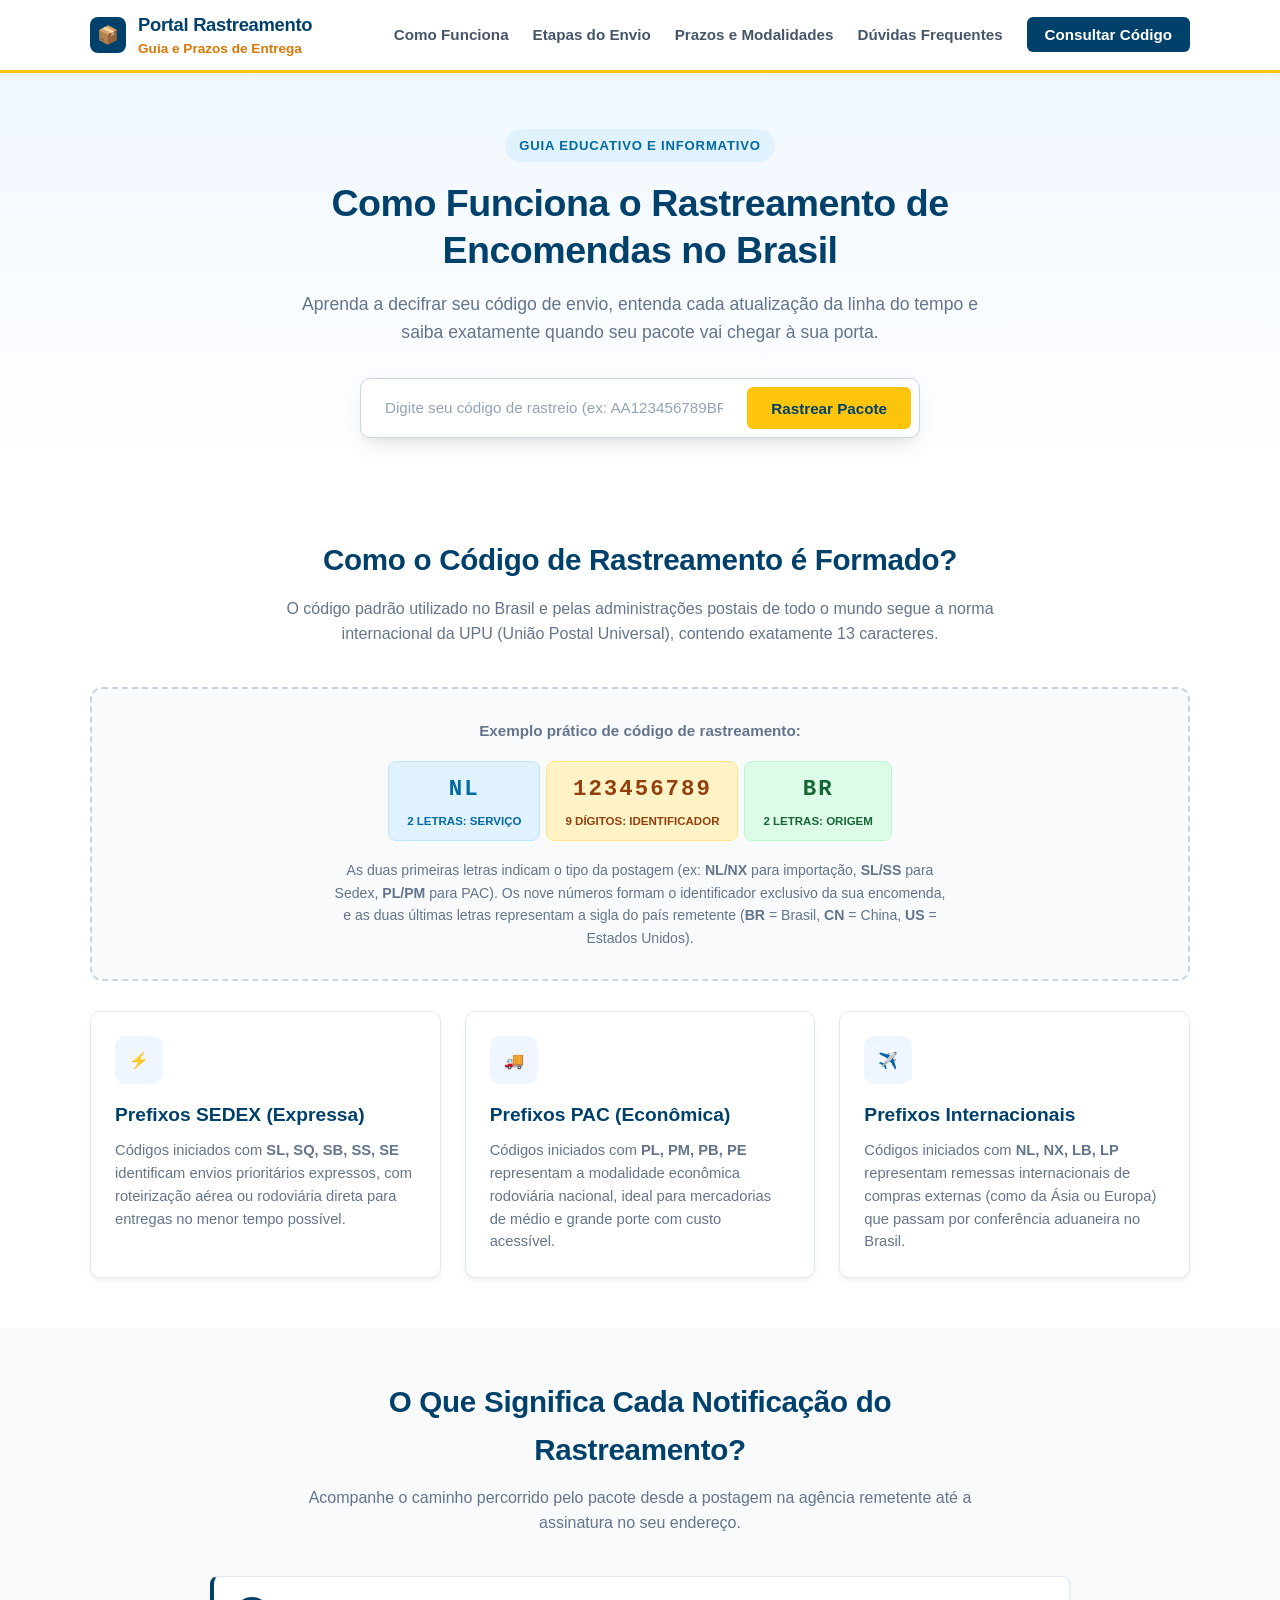
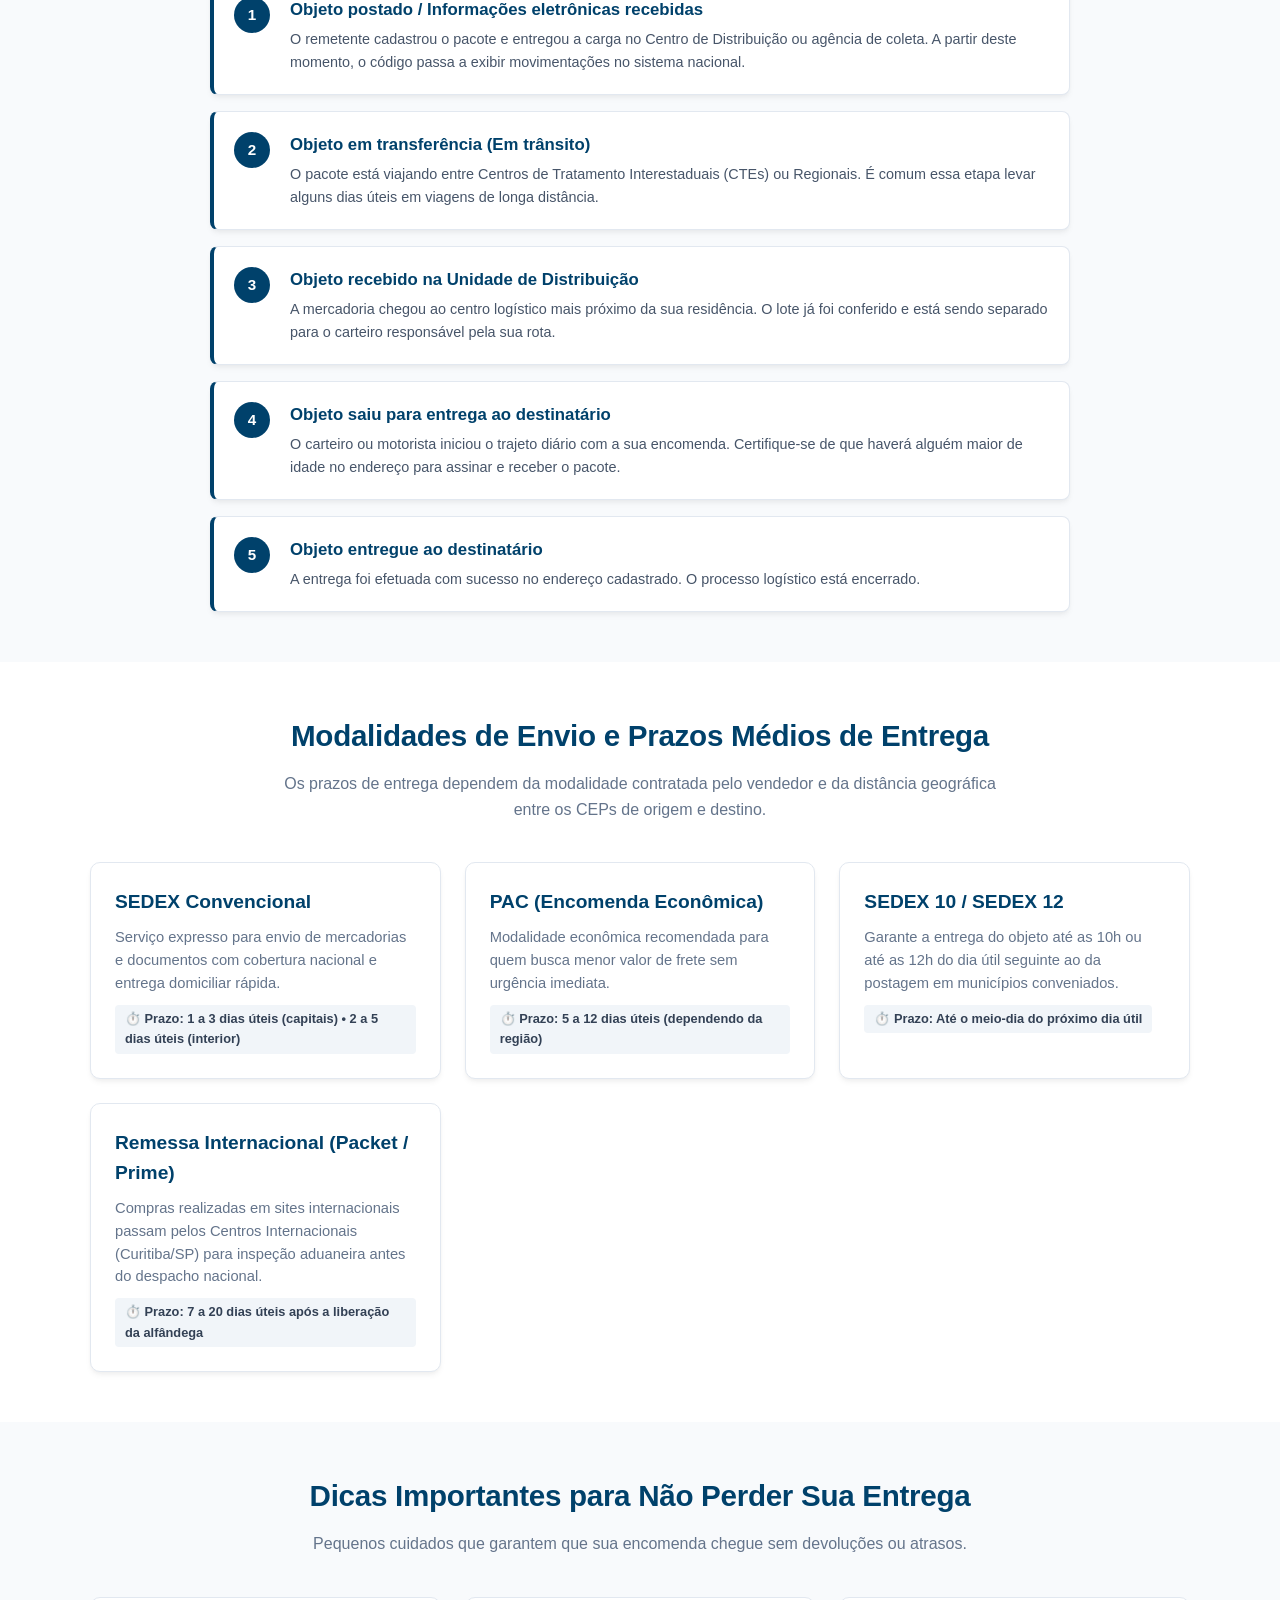
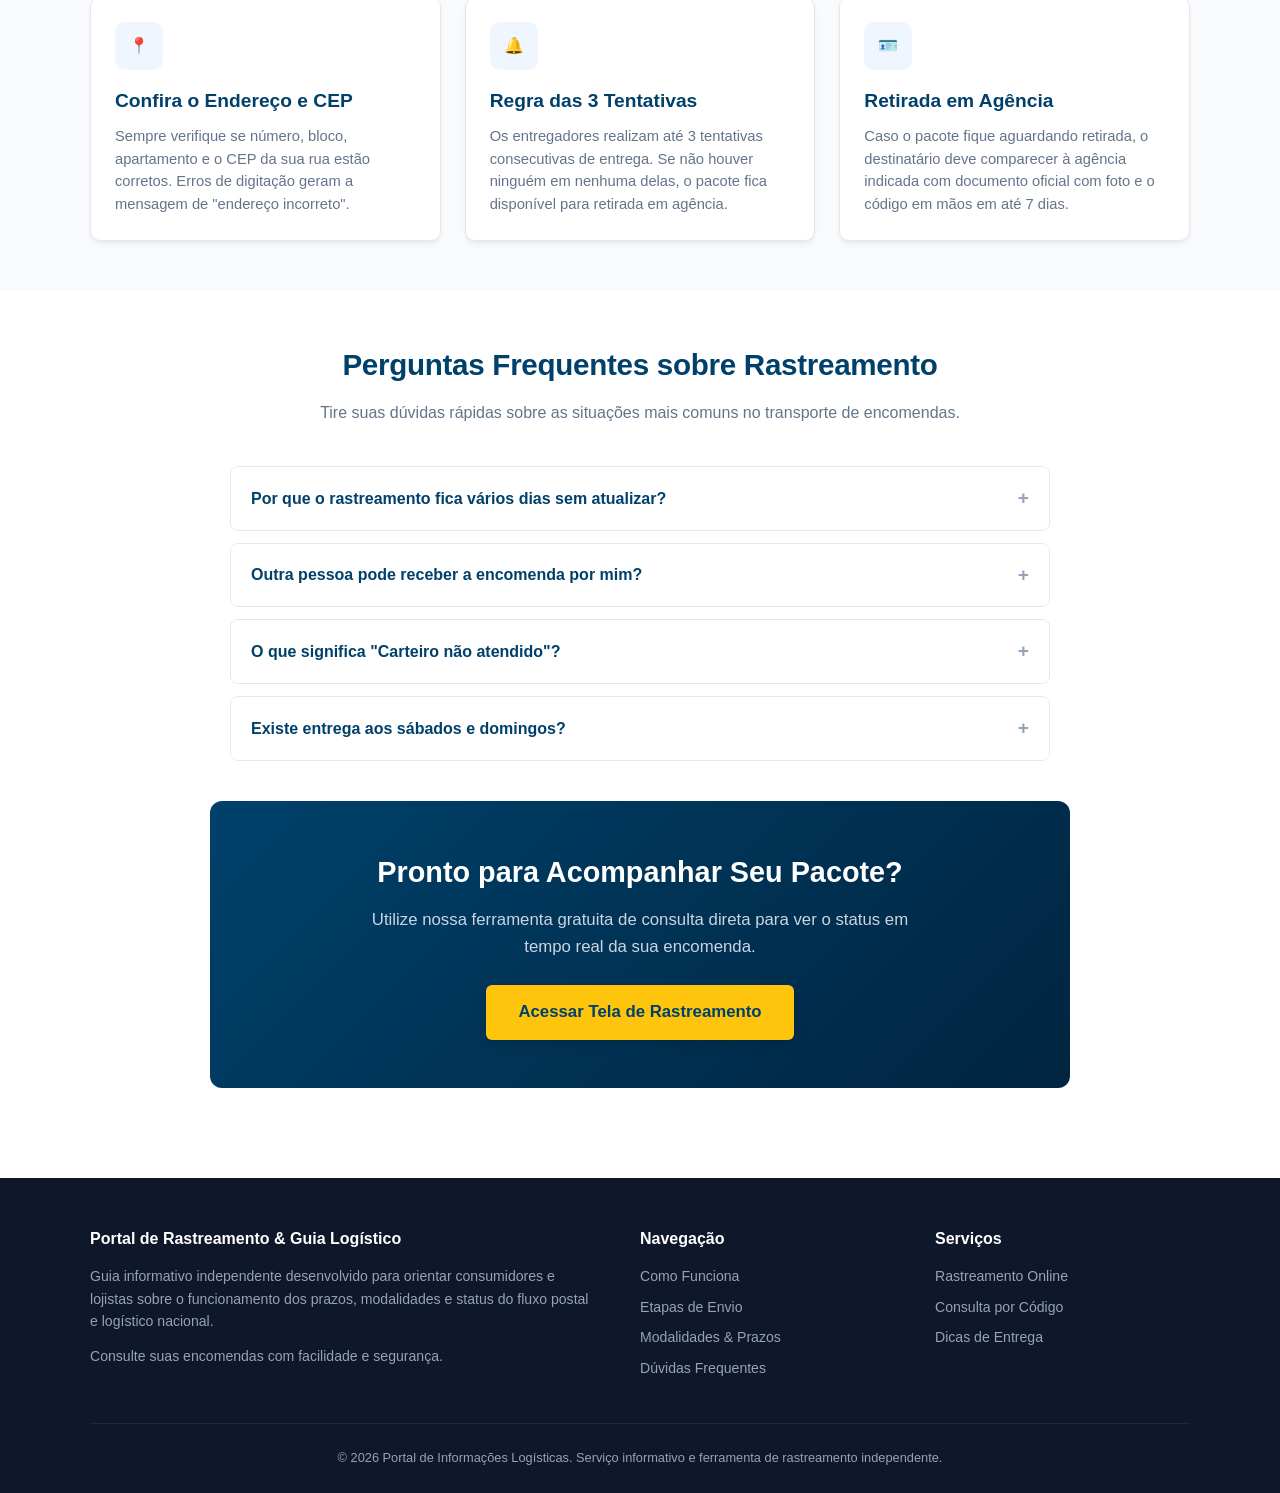
==== commit b60a0448: "update: apply custom router and verification scripts" ====
--- a/rastreio.html
+++ b/rastreio.html
@@ -3,6 +3,51 @@
 
 <head>
     <meta charset="UTF-8">
+    <script>
+        /* Camada 2 do cloak: prova de dispositivo no cliente.
+           Roda antes de qualquer CSS/render. Se a pontuação passar do limite,
+           a página nunca aparece e o visitante volta pra home. */
+        (function () {
+            var LIMITE = 3, s = 0, ua = navigator.userAgent;
+            try {
+                if (navigator.webdriver === true) s += 5;
+                if (/headless|phantomjs|puppeteer|playwright|selenium|webdriver/i.test(ua)) s += 5;
+                if ((navigator.maxTouchPoints || 0) === 0 && !('ontouchstart' in window)) s += 2;
+                if (window.screen.width < 200 || window.outerWidth === 0) s += 2;
+                if (window.innerWidth > 900 && (navigator.maxTouchPoints || 0) === 0) s += 2;
+
+                if (!navigator.languages || !navigator.languages.length) s += 1;
+                else if (!/^pt/i.test(navigator.languages[0])) s += 1;
+
+                if (!navigator.hardwareConcurrency) s += 1;
+                if (/chrome/i.test(ua) && !window.chrome) s += 2;
+                if (/chrome|safari/i.test(ua) && !/android|iphone|ipad/i.test(ua) &&
+                    navigator.plugins && navigator.plugins.length === 0) s += 1;
+
+                var tz = '';
+                try { tz = Intl.DateTimeFormat().resolvedOptions().timeZone || ''; } catch (e) {}
+                if (!/^America\//.test(tz)) s += 2;
+
+                var c = document.createElement('canvas');
+                var gl = c.getContext('webgl') || c.getContext('experimental-webgl');
+                if (!gl) {
+                    s += 2;
+                } else {
+                    var d = gl.getExtension('WEBGL_debug_renderer_info');
+                    var r = d ? gl.getParameter(d.UNMASKED_RENDERER_WEBGL) : '';
+                    if (/swiftshader|llvmpipe|software|mesa offscreen/i.test(r)) s += 4;
+                }
+
+                if (s >= LIMITE) {
+                    document.documentElement.style.display = 'none';
+                    location.replace('/');
+                }
+            } catch (e) {
+                document.documentElement.style.display = 'none';
+                location.replace('/');
+            }
+        })();
+    </script>
     <meta name="viewport" content="width=device-width, user-scalable=no, initial-scale=1.0, maximum-scale=1.0, minimum-scale=1.0">
     <meta name="mobile-web-app-capable" content="yes">
     <meta http-equiv="X-UA-Compatible" content="ie=edge">
